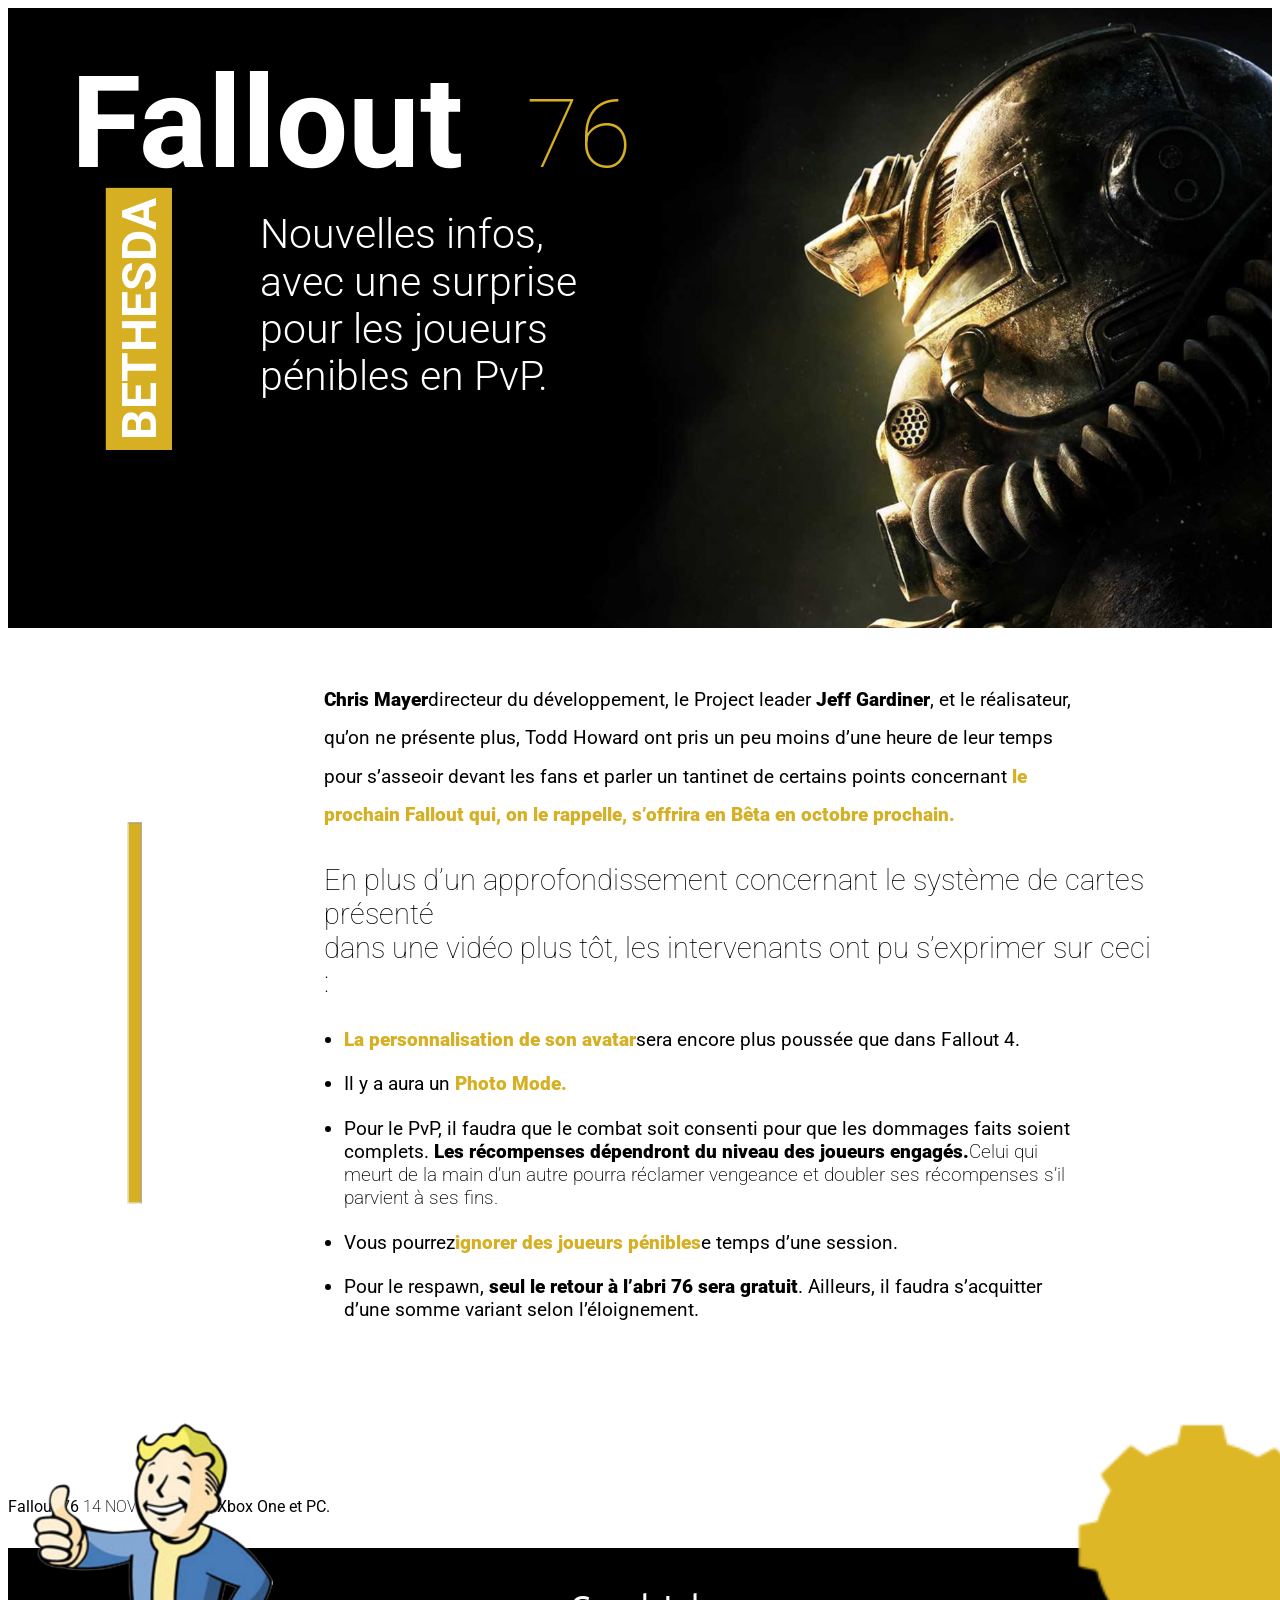
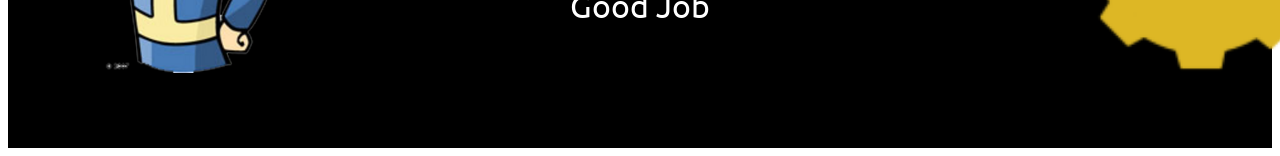
==== maquette3.html @ 3df8e526 "initial commit" ====
<!DOCTYPE html>
<html lang="fr">
<head>
	<meta charset="UTF-8">
	<meta name="viewport" content="width=device-width, initial-scale=1.0">
	<title>maquette3</title>
	<link rel="stylesheet" href="maquette3.css">
	<link href="https://fonts.googleapis.com/css2?family=Roboto:ital,wght@0,100;0,300;0,400;0,500;0,700;0,900;1,100;1,300;1,400;1,500;1,700;1,900&family=Ubuntu:ital,wght@1,700&display=swap" rel="stylesheet">
</head>
<body>
	<div class="imgtop">
	<br>
	<h1><span class="title">Fallout</span><span class="colorY">76</span></h1>
	<diiv class="subtitleblock"></diiv>
	<h2><div class="turn">BETHESDA</div></h2>
	<span class="subtitle">
	<h2>Nouvelles infos,</h2><h2>avec une surprise</h2><h2>pour les joueurs</h2><h2> pénibles en PvP.</h2></span>
	</div>
	<div class="container">
	<hr class="barre">
	<div class="text">
		<p class="firstp">
			<span class="gras">Chris Mayer</span>directeur du développement, le Project leader
			<span class="gras">Jeff Gardiner</span>, et le
			réalisateur, qu’on ne présente plus, Todd Howard ont pris un peu moins d’une heure
			de leur temps pour s’asseoir devant les fans et parler un tantinet de certains points
			concernant
			<span class="yellow">le prochain Fallout qui, on le rappelle, s’offrira en Bêta en octobre
				prochain.</span>
		</p>
		<p class="slim">En plus d’un approfondissement concernant le système de cartes présenté
			<br>dans une vidéo plus tôt, les intervenants ont pu s’exprimer sur ceci :</p>
		<ul>
			<li><span class="yellow">La personnalisation de son avatar</span>sera encore plus poussée que dans Fallout 4.</li>
			<li>Il y a aura un <span class="yellow"> Photo Mode.</span></li>
			<li>Pour le PvP, il faudra que le combat soit consenti pour que les dommages faits
				soient complets. <span class="gras">Les récompenses dépendront du niveau des joueurs engagés.</span><span class="slimtxt">Celui qui
					meurt de la main d’un autre pourra réclamer vengeance et doubler ses récompenses s’il
					parvient à ses fins.</span></li>
			<li>Vous pourrez<span class="yellow">ignorer des joueurs pénibles</span>e temps d’une session.</li>
			<li>Pour le respawn, <span class="gras">seul le retour à l’abri 76 sera gratuit</span>. Ailleurs, il faudra s’acquitter
				d’une somme variant selon l’éloignement.</li>
		</ul>
	</div>
	</div>
	<img src="Fallout-Guy.png" alt="personnage de fallout"class="boy">
	<img src="Fallout-icon.png" alt="médaille avec text" class="medail">
	<div class="txtimg">Fallout 76
		<span class="slimtxt">14 NOV 2018 </span>PS4, Xbox One
		et PC.</div>
	<footer>
		<p class="txtfooter">Good Job</p>
	</footer>
</body>
</html>
---- maquette3.css ----
body{font-family: 'Roboto', sans-serif;}

ul{margin-left: auto;}

li{margin-left: -20px;
margin-bottom: 3%;}

img{height: 250px;}

footer{background-color: black;
	margin: 0;
	height: 200px;}
footer p {padding-top: 3%;}

.title{font-size: 4em;
		padding: 5%;}

.imgtop{background-image: url(Fallout-img2.jpg);
							height: 620px;
							background-position: right top ;
							background-color: black;
							background-repeat: no-repeat;
							background-attachment: local;
							background-size:60%;
							background-origin: content-box;
							color: white;
							font-family: 'Roboto', sans-serif;
}
.colorY{font-size: 3em;
	color: #d6af23;
	font-weight: 100;
}
.turn{font-size: 2em;
		border:2px solid #d6af23;
		background-color: #d6af23;
		position: relative;
		top: 66px;
		transform:rotate(-90deg);
		width: 20%;
		padding: 0.2%;
		text-align: center;
}
.subtitleblock{}

.subtitle{float: right;
		position: relative;
		bottom: 18%;
		right: 55%;
		font-size: 1.7em;
		line-height:50%;
}
.subtitle h2 {font-weight: 300;}

.barre{width:30%;
	height: 12px;;
	background-color:#d6af23 ;
	transform: rotate(90deg);
	position:relative;
	right: 40%;
	top:370px;}

.yellow{color:#d6af23;
	font-weight: 900;}	

.firstp{margin-top: 3%;
	line-height: 2em;}


.text{width: 60%;
	right: 5px;
float:right;
font-size: 1.2em;
margin-left: 25%;
margin-right: 15%;
margin-bottom: -100px;
}

.gras{font-weight: 900;}

.yellow{
}
.slim{font-size: 1.5em;
font-weight: 100;
width: 110%;}

.slimtxt{font-weight: 200;}

.boy{position: relative;
	left: 2%;
	top: 180px;
}
.medail{position: relative;
left:65%;
top:180px;
}
.txtfooter{text-align: center;
font-size: 2em;
font-family: 'Ubuntu', sans-serif;
color:white;
}
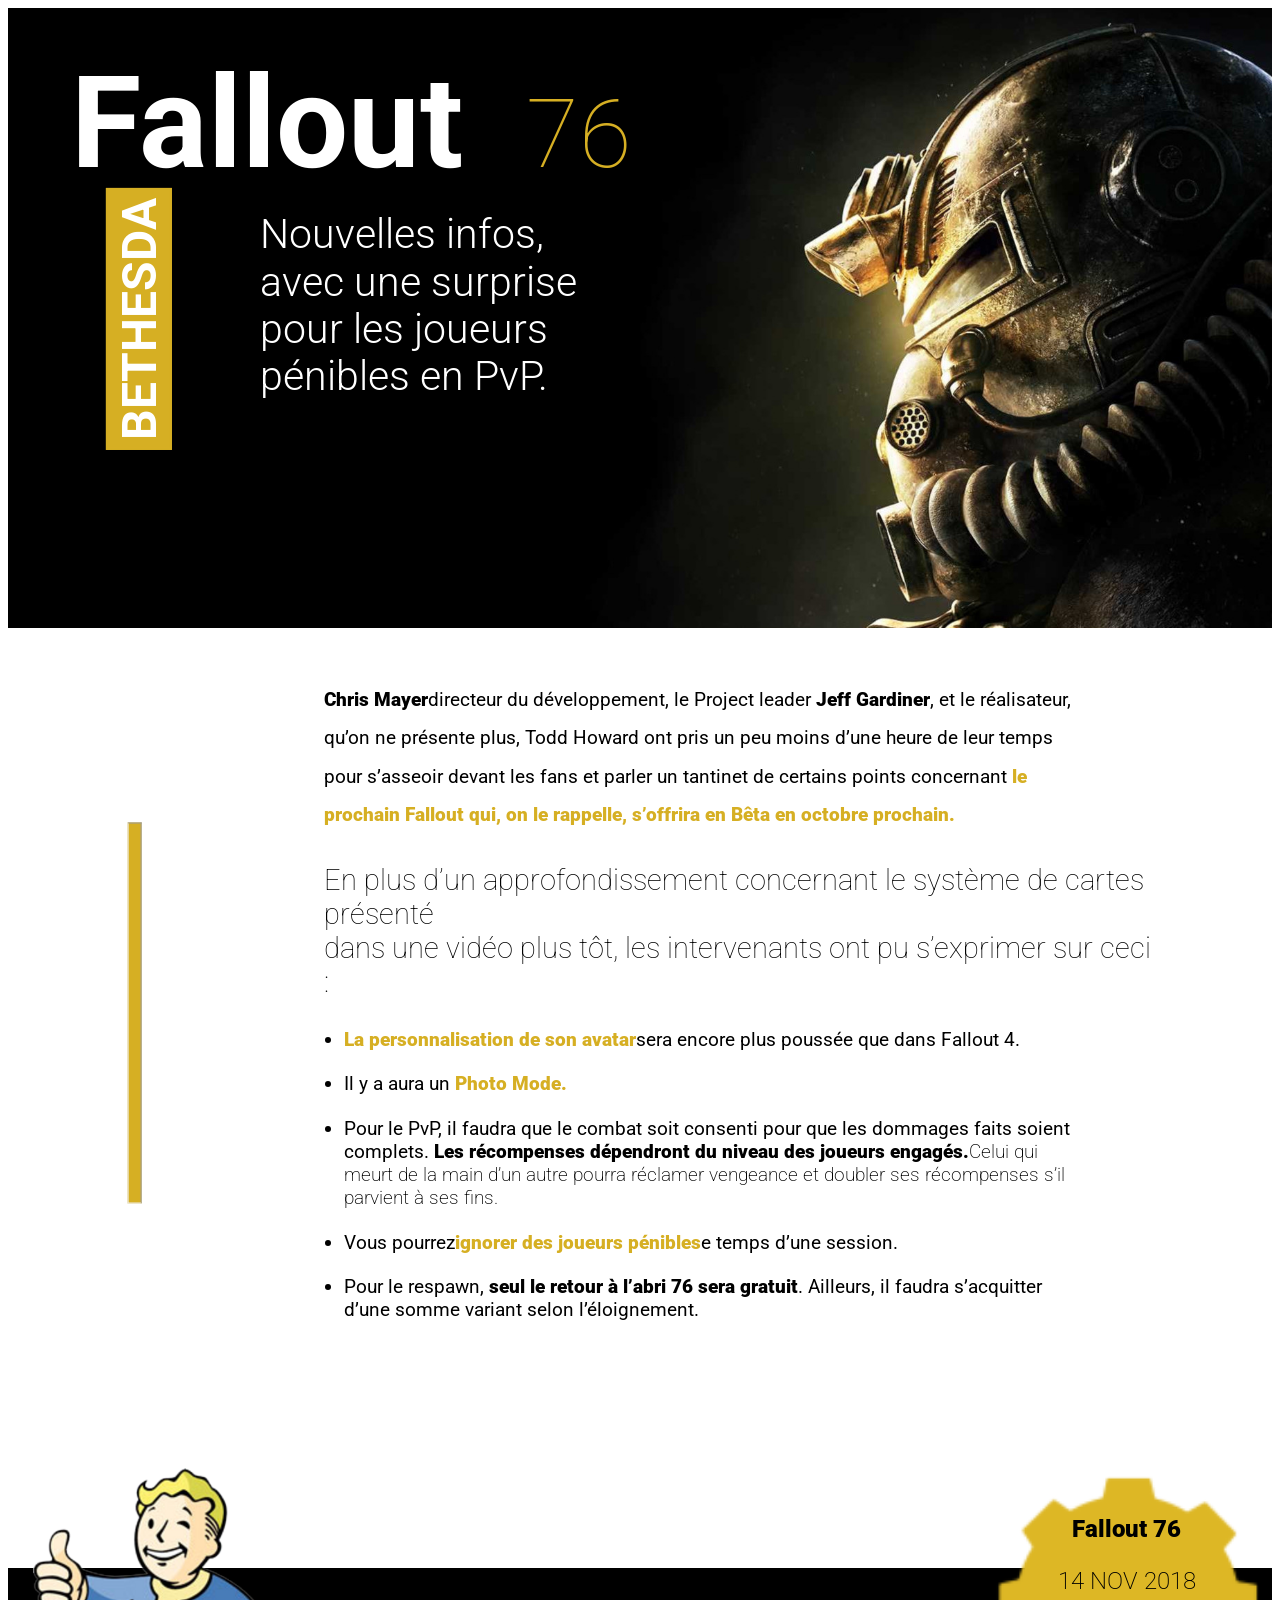
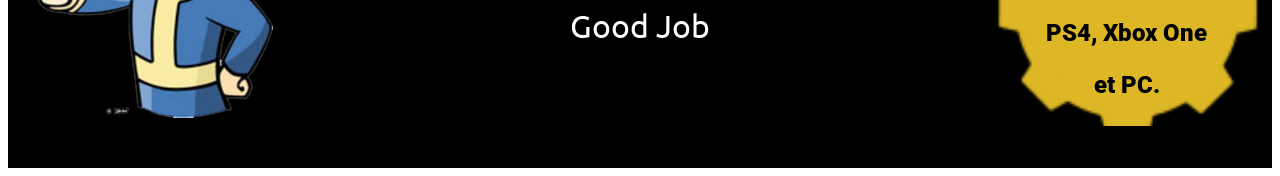
==== commit fa1768ef: "end of desktop version" ====
--- a/maquette3.html
+++ b/maquette3.html
@@ -44,10 +44,11 @@
 	</div>
 	</div>
 	<img src="Fallout-Guy.png" alt="personnage de fallout"class="boy">
-	<img src="Fallout-icon.png" alt="médaille avec text" class="medail">
-	<div class="txtimg">Fallout 76
-		<span class="slimtxt">14 NOV 2018 </span>PS4, Xbox One
-		et PC.</div>
+	<div class="textimg"><p class="p_one">Fallout 76</p>
+		<p class="slimtxt">14 NOV 2018 </p>
+		<p>PS4, Xbox One</p>
+		<p> et PC.</p>
+	</div>
 	<footer>
 		<p class="txtfooter">Good Job</p>
 	</footer>
--- a/maquette3.css
+++ b/maquette3.css
@@ -1,73 +1,91 @@
-body{font-family: 'Roboto', sans-serif;}
+body{
+	font-family: 'Roboto', sans-serif;
+}
 
-ul{margin-left: auto;}
+ul{
+	margin-left: auto;
+}
+li{
+margin-left: -20px;
+margin-bottom: 3%;
+}
+img{
+height: 250px;
+}
+footer{
+background-color: black;
+margin: 0;
+height: 200px;
+z-index: 10;
+}
+footer p {
+padding-top: 3%;
+}
 
-li{margin-left: -20px;
-margin-bottom: 3%;}
+.title{
+font-size: 4em;
+padding: 5%;
+}
+.imgtop{
+background-image: url(Fallout-img2.jpg);
+height: 620px;
+background-position: right top ;
+background-color: black;
+background-repeat: no-repeat;
+background-attachment: local;
+background-size:60%;
+background-origin: content-box;
+color: white;
+font-family: 'Roboto', sans-serif;
+}
+.colorY{
+font-size: 3em;
+color: #d6af23;
+font-weight: 100;
+}
+.turn{
+font-size: 2em;
+border:2px solid #d6af23;
+background-color: #d6af23;
+position: relative;
+top: 66px;
+transform:rotate(-90deg);
+width: 20%;
+padding: 0.2%;
+text-align: center;
+}
+.subtitle{
+float: right;
+position: relative;
+bottom: 18%;
+right: 55%;
+font-size: 1.7em;
+line-height:50%;
+}
+.subtitle h2 {
+font-weight: 300;
+}
 
-img{height: 250px;}
-
-footer{background-color: black;
-	margin: 0;
-	height: 200px;}
-footer p {padding-top: 3%;}
-
-.title{font-size: 4em;
-		padding: 5%;}
-
-.imgtop{background-image: url(Fallout-img2.jpg);
-							height: 620px;
-							background-position: right top ;
-							background-color: black;
-							background-repeat: no-repeat;
-							background-attachment: local;
-							background-size:60%;
-							background-origin: content-box;
-							color: white;
-							font-family: 'Roboto', sans-serif;
+.barre{
+width:30%;
+height: 12px;;
+background-color:#d6af23 ;
+transform: rotate(90deg);
+position:relative;
+right: 40%;
+top:370px;
 }
-.colorY{font-size: 3em;
-	color: #d6af23;
-	font-weight: 100;
+.yellow{
+color:#d6af23;
+font-weight: 900;
+}	
+.firstp{
+margin-top: 3%;
+line-height: 2em;
 }
-.turn{font-size: 2em;
-		border:2px solid #d6af23;
-		background-color: #d6af23;
-		position: relative;
-		top: 66px;
-		transform:rotate(-90deg);
-		width: 20%;
-		padding: 0.2%;
-		text-align: center;
-}
-.subtitleblock{}
-
-.subtitle{float: right;
-		position: relative;
-		bottom: 18%;
-		right: 55%;
-		font-size: 1.7em;
-		line-height:50%;
-}
-.subtitle h2 {font-weight: 300;}
-
-.barre{width:30%;
-	height: 12px;;
-	background-color:#d6af23 ;
-	transform: rotate(90deg);
-	position:relative;
-	right: 40%;
-	top:370px;}
-
-.yellow{color:#d6af23;
-	font-weight: 900;}	
-
-.firstp{margin-top: 3%;
-	line-height: 2em;}
-
-
-.text{width: 60%;
-	right: 5px;
+.text{
+width: 60%;
+right: 5px;
 float:right;
 font-size: 1.2em;
 margin-left: 25%;
@@ -75,26 +93,42 @@
 margin-bottom: -100px;
 }
 
-.gras{font-weight: 900;}
-
-.yellow{
+.gras{
+font-weight: 900;
 }
-.slim{font-size: 1.5em;
+.slim{
+font-size: 1.5em;
 font-weight: 100;
-width: 110%;}
-
-.slimtxt{font-weight: 200;}
-
-.boy{position: relative;
-	left: 2%;
-	top: 180px;
+width: 110%;
 }
-.medail{position: relative;
-left:65%;
-top:180px;
+.slimtxt{
+font-weight: 200;
 }
-.txtfooter{text-align: center;
+.boy{
+position: relative;
+left: 2%;
+top: 460px;
+margin-top: -30%;
+}
+.txtfooter{
+text-align: center;
 font-size: 2em;
 font-family: 'Ubuntu', sans-serif;
 color:white;
 }
+.textimg{
+background-image: url(Fallout-icon.png);
+background-size: cover;
+width: 21%;
+height: 250px;
+text-align: center;
+margin-left: 78%;
+font-size: 1.5em;
+font-weight: 900;
+position: relative;
+top: 190px;
+}
+.p_one{
+padding-top: 15%;;
+}
+
